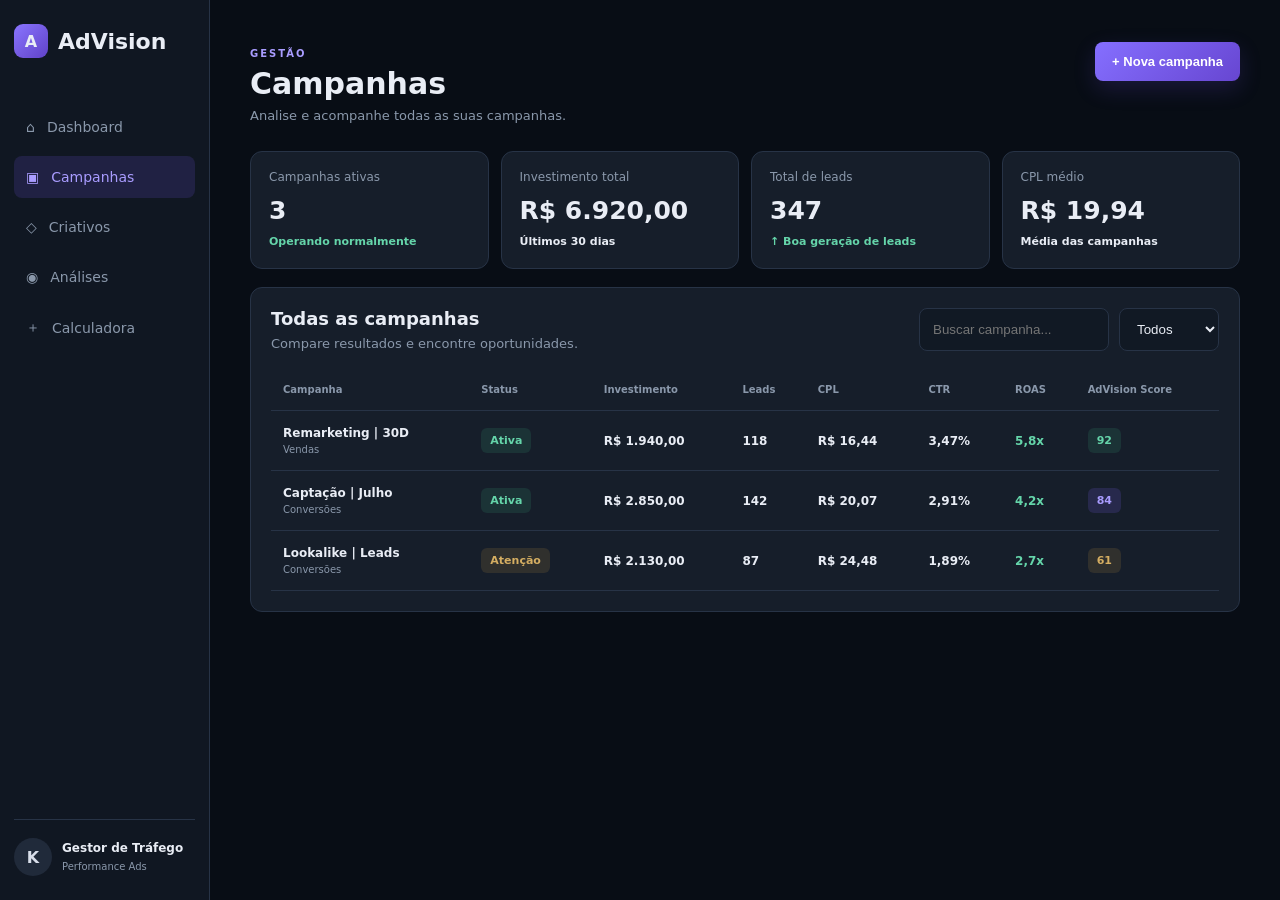
==== campanhas.html @ 2f60147e "Add files via upload" ====
<!DOCTYPE html>
<html lang="pt-BR">
<head>
    <meta charset="UTF-8">
    <meta name="viewport" content="width=device-width, initial-scale=1.0">
    <title>AdVision | Campanhas</title>
    <link rel="stylesheet" href="style.css">
</head>
<body>

    <aside class="sidebar">
        <div class="brand">
            <div class="brand-icon">A</div>
            <span>AdVision</span>
        </div>

        <nav class="menu">
            <a class="menu-item" href="index.html">⌂ <span>Dashboard</span></a>
            <a class="menu-item active" href="campanhas.html">▣ <span>Campanhas</span></a>
            <a class="menu-item" href="#criativos">◇ <span>Criativos</span></a>
            <a class="menu-item" href="#analises">◉ <span>Análises</span></a>
            <a class="menu-item" href="#calculadora">＋ <span>Calculadora</span></a>
        </nav>

        <div class="profile">
            <div class="avatar">K</div>
            <div>
                <strong>Gestor de Tráfego</strong>
                <small>Performance Ads</small>
            </div>
        </div>
    </aside>

    <main class="main">
        <header class="topbar">
            <div>
                <span class="eyebrow">GESTÃO</span>
                <h1>Campanhas</h1>
                <p>Analise e acompanhe todas as suas campanhas.</p>
            </div>

            <button class="primary-btn" onclick="abrirNovaCampanha()">
                + Nova campanha
            </button>
        </header>

        <section class="summary-grid">
            <article class="summary-card">
                <span>Campanhas ativas</span>
                <strong id="totalCampanhas">3</strong>
                <small class="positive-text">Operando normalmente</small>
            </article>

            <article class="summary-card">
                <span>Investimento total</span>
                <strong id="totalInvestimento">R$ 6.920,00</strong>
                <small>Últimos 30 dias</small>
            </article>

            <article class="summary-card">
                <span>Total de leads</span>
                <strong id="totalLeads">347</strong>
                <small class="positive-text">↑ Boa geração de leads</small>
            </article>

            <article class="summary-card">
                <span>CPL médio</span>
                <strong id="cplMedio">R$ 19,94</strong>
                <small>Média das campanhas</small>
            </article>
        </section>

        <section class="campaign-panel">
            <div class="panel-header">
                <div>
                    <h2>Todas as campanhas</h2>
                    <p>Compare resultados e encontre oportunidades.</p>
                </div>

                <div class="filters">
                    <input
                        type="text"
                        id="buscarCampanha"
                        placeholder="Buscar campanha..."
                        oninput="buscarCampanhas()"
                    >

                    <select id="filtroStatus" onchange="buscarCampanhas()">
                        <option value="todos">Todos</option>
                        <option value="ativa">Ativas</option>
                        <option value="atencao">Atenção</option>
                    </select>
                </div>
            </div>

            <div class="table-wrapper">
                <table id="tabelaCampanhas">
                    <thead>
                        <tr>
                            <th>Campanha</th>
                            <th>Status</th>
                            <th>Investimento</th>
                            <th>Leads</th>
                            <th>CPL</th>
                            <th>CTR</th>
                            <th>ROAS</th>
                            <th>AdVision Score</th>
                        </tr>
                    </thead>

                    <tbody>
                        <tr class="campaign-row" data-status="ativa" data-nome="Remarketing | 30D" data-objetivo="Vendas" data-investimento="1940" data-leads="118" data-ctr="3.47" data-roas="5.8">
                            <td><strong>Remarketing | 30D</strong><small>Vendas</small></td>
                            <td><span class="status active-status">Ativa</span></td>
                            <td>R$ 1.940,00</td>
                            <td>118</td>
                            <td>R$ 16,44</td>
                            <td>3,47%</td>
                            <td class="roas">5,8x</td>
                            <td><div class="score excellent">92</div></td>
                        </tr>

                        <tr class="campaign-row" data-status="ativa" data-nome="Captação | Julho" data-objetivo="Conversões" data-investimento="2850" data-leads="142" data-ctr="2.91" data-roas="4.2">
                            <td><strong>Captação | Julho</strong><small>Conversões</small></td>
                            <td><span class="status active-status">Ativa</span></td>
                            <td>R$ 2.850,00</td>
                            <td>142</td>
                            <td>R$ 20,07</td>
                            <td>2,91%</td>
                            <td class="roas">4,2x</td>
                            <td><div class="score good-score">84</div></td>
                        </tr>

                        <tr class="campaign-row" data-status="atencao" data-nome="Lookalike | Leads" data-objetivo="Conversões" data-investimento="2130" data-leads="87" data-ctr="1.89" data-roas="2.7">
                            <td><strong>Lookalike | Leads</strong><small>Conversões</small></td>
                            <td><span class="status warning-status">Atenção</span></td>
                            <td>R$ 2.130,00</td>
                            <td>87</td>
                            <td>R$ 24,48</td>
                            <td>1,89%</td>
                            <td class="roas">2,7x</td>
                            <td><div class="score warning-score">61</div></td>
                        </tr>
                    </tbody>
                </table>
            </div>
        </section>
    </main>

    <!-- Modal: detalhes -->
    <div class="modal" id="detailsModal">
        <div class="modal-content details-modal">
            <button class="close-modal" onclick="fecharDetalhes()">×</button>

            <span class="eyebrow">ANÁLISE DE PERFORMANCE</span>
            <h2 id="detailName">Campanha</h2>

            <div class="score-hero">
                <span>AdVision Score</span>
                <strong id="detailScore">0</strong>
                <p id="scoreLabel">Performance</p>
            </div>

            <div class="metrics-grid">
                <div><span>Investimento</span><strong id="detailInvestment">R$ 0,00</strong></div>
                <div><span>Leads</span><strong id="detailLeads">0</strong></div>
                <div><span>CPL</span><strong id="detailCpl">R$ 0,00</strong></div>
                <div><span>CTR</span><strong id="detailCtr">0%</strong></div>
                <div><span>ROAS</span><strong id="detailRoas">0x</strong></div>
            </div>

            <h3>Diagnóstico</h3>
            <div id="diagnosticContent" class="diagnostic-list"></div>
        </div>
    </div>

    <!-- Modal: nova campanha -->
    <div class="modal" id="newCampaignModal">
        <div class="modal-content new-campaign-modal">
            <button class="close-modal" onclick="fecharNovaCampanha()">×</button>

            <span class="eyebrow">NOVA CAMPANHA</span>
            <h2>Cadastrar campanha</h2>

            <form id="newCampaignForm">
                <label>
                    Nome da campanha
                    <input id="newName" type="text" placeholder="Ex: Black Friday | Leads" required>
                </label>

                <label>
                    Objetivo
                    <select id="newObjective">
                        <option>Vendas</option>
                        <option>Conversões</option>
                        <option>Leads</option>
                        <option>Tráfego</option>
                    </select>
                </label>

                <label>
                    Investimento (R$)
                    <input id="newInvestment" type="number" min="0" step="0.01" placeholder="Ex: 1500" required>
                </label>

                <label>
                    Leads
                    <input id="newLeads" type="number" min="0" step="1" placeholder="Ex: 80" required>
                </label>

                <label>
                    CTR (%)
                    <input id="newCtr" type="number" min="0" step="0.01" placeholder="Ex: 2.5" required>
                </label>

                <label>
                    ROAS
                    <input id="newRoas" type="number" min="0" step="0.1" placeholder="Ex: 4.2" required>
                </label>

                <button class="primary-btn full-btn" type="submit">Salvar campanha</button>
            </form>
        </div>
    </div>

    <script src="campanhas.js"></script>
</body>
</html>
---- style.css ----
* {
    margin: 0;
    padding: 0;
    box-sizing: border-box;
}

:root {
    --bg: #080d15;
    --sidebar: #101722;
    --panel: #161e2a;
    --panel-dark: #111924;
    --border: #273346;
    --text: #e9edf5;
    --muted: #8a98ab;
    --purple: #7659e8;
    --purple-soft: #a99cff;
    --green: #65d5aa;
    --yellow: #d5ae62;
}

body {
    min-height: 100vh;
    background: var(--bg);
    color: var(--text);
    font-family: Inter, ui-sans-serif, system-ui, -apple-system, BlinkMacSystemFont, "Segoe UI", sans-serif;
    display: flex;
}

.sidebar {
    width: 210px;
    min-height: 100vh;
    background: var(--sidebar);
    border-right: 1px solid var(--border);
    padding: 24px 14px;
    display: flex;
    flex-direction: column;
    position: fixed;
    inset: 0 auto 0 0;
}

.brand {
    display: flex;
    align-items: center;
    gap: 10px;
    font-size: 22px;
    font-weight: 800;
}

.brand-icon {
    width: 34px;
    height: 34px;
    display: grid;
    place-items: center;
    border-radius: 9px;
    background: linear-gradient(135deg, #8a75ff, #6042c7);
    font-size: 16px;
}

.menu {
    margin-top: 48px;
    display: grid;
    gap: 8px;
}

.menu-item {
    color: var(--muted);
    text-decoration: none;
    padding: 13px 12px;
    border-radius: 8px;
    display: flex;
    gap: 12px;
    align-items: center;
    font-size: 14px;
}

.menu-item:hover,
.menu-item.active {
    color: var(--purple-soft);
    background: rgba(118, 89, 232, .16);
}

.profile {
    margin-top: auto;
    border-top: 1px solid var(--border);
    padding-top: 18px;
    display: flex;
    align-items: center;
    gap: 10px;
}

.profile strong {
    display: block;
    font-size: 12px;
}

.profile small {
    color: var(--muted);
    font-size: 10px;
}

.avatar {
    width: 38px;
    height: 38px;
    display: grid;
    place-items: center;
    border-radius: 50%;
    background: #202a3a;
    color: #d8deea;
    font-weight: 700;
}

.main {
    width: calc(100% - 210px);
    margin-left: 210px;
    padding: 42px 40px 80px;
}

.topbar {
    display: flex;
    align-items: flex-start;
    justify-content: space-between;
    gap: 24px;
    margin-bottom: 28px;
}

.eyebrow {
    color: var(--purple-soft);
    font-size: 10px;
    font-weight: 800;
    letter-spacing: 2px;
}

h1 {
    margin-top: 5px;
    font-size: 30px;
}

h2 {
    font-size: 18px;
}

.topbar p,
.panel-header p,
.empty-dashboard p {
    margin-top: 7px;
    color: var(--muted);
    font-size: 13px;
}

.primary-btn {
    border: 0;
    border-radius: 8px;
    padding: 12px 17px;
    background: linear-gradient(135deg, #856fff, #6746d1);
    color: white;
    font-weight: 700;
    font-size: 13px;
    cursor: pointer;
    text-decoration: none;
    box-shadow: 0 8px 22px rgba(101, 70, 209, .2);
}

.primary-btn:hover {
    filter: brightness(1.08);
}

.summary-grid {
    display: grid;
    grid-template-columns: repeat(4, 1fr);
    gap: 12px;
    margin-bottom: 18px;
}

.summary-card,
.campaign-panel,
.modal-content,
.empty-dashboard {
    background: var(--panel);
    border: 1px solid var(--border);
    border-radius: 12px;
}

.summary-card {
    min-height: 118px;
    padding: 18px;
}

.summary-card span,
.metrics-grid span {
    display: block;
    color: var(--muted);
    font-size: 12px;
}

.summary-card strong {
    display: block;
    margin-top: 12px;
    font-size: 25px;
}

.summary-card small {
    display: block;
    margin-top: 10px;
    font-size: 11px;
    font-weight: 700;
}

.positive-text {
    color: var(--green);
}

.campaign-panel {
    padding: 20px;
}

.panel-header {
    display: flex;
    justify-content: space-between;
    align-items: center;
    gap: 18px;
    margin-bottom: 18px;
}

.filters {
    display: flex;
    gap: 10px;
}

input,
select {
    width: 100%;
    background: var(--panel-dark);
    border: 1px solid var(--border);
    color: var(--text);
    border-radius: 8px;
    padding: 12px 13px;
    outline: none;
}

.filters input {
    width: 190px;
}

.filters select {
    width: 100px;
}

input:focus,
select:focus {
    border-color: var(--purple);
}

.table-wrapper {
    overflow-x: auto;
}

table {
    width: 100%;
    min-width: 900px;
    border-collapse: collapse;
}

th {
    color: var(--muted);
    font-size: 10px;
    text-align: left;
    font-weight: 600;
    padding: 15px 12px;
    border-bottom: 1px solid var(--border);
}

td {
    padding: 15px 12px;
    border-bottom: 1px solid var(--border);
    font-size: 12px;
    font-weight: 600;
}

tbody tr {
    cursor: pointer;
}

tbody tr:hover {
    background: rgba(118, 89, 232, .06);
}

td strong {
    display: block;
}

td small {
    display: block;
    margin-top: 4px;
    color: var(--muted);
    font-weight: 500;
}

.status,
.score {
    display: inline-flex;
    align-items: center;
    justify-content: center;
    border-radius: 6px;
    padding: 6px 9px;
    font-size: 11px;
}

.active-status,
.excellent {
    color: var(--green);
    background: rgba(61, 177, 130, .14);
}

.warning-status,
.warning-score {
    color: var(--yellow);
    background: rgba(201, 158, 65, .14);
}

.good-score {
    color: var(--purple-soft);
    background: rgba(118, 89, 232, .18);
}

.roas {
    color: var(--green);
}

.modal {
    position: fixed;
    inset: 0;
    display: none;
    place-items: center;
    padding: 20px;
    background: rgba(0, 0, 0, .72);
    backdrop-filter: blur(5px);
    z-index: 100;
}

.modal.show {
    display: grid;
}

.modal-content {
    width: min(100%, 650px);
    max-height: 90vh;
    overflow-y: auto;
    padding: 28px;
    position: relative;
    box-shadow: 0 20px 60px rgba(0, 0, 0, .35);
}

.close-modal {
    position: absolute;
    right: 20px;
    top: 16px;
    border: 0;
    background: transparent;
    color: var(--muted);
    font-size: 28px;
    cursor: pointer;
}

.modal-content h2 {
    margin-top: 7px;
    font-size: 26px;
}

.score-hero {
    margin: 24px 0;
    padding: 24px;
    border: 1px solid var(--border);
    border-radius: 12px;
    text-align: center;
    background: var(--panel-dark);
}

.score-hero span,
.score-hero p {
    color: var(--muted);
    font-size: 12px;
}

.score-hero strong {
    display: block;
    margin: 8px 0;
    color: var(--purple-soft);
    font-size: 56px;
}

.metrics-grid {
    display: grid;
    grid-template-columns: repeat(5, 1fr);
    gap: 8px;
    margin-bottom: 24px;
}

.metrics-grid div {
    padding: 14px 10px;
    border: 1px solid var(--border);
    border-radius: 8px;
    background: var(--panel-dark);
}

.metrics-grid strong {
    display: block;
    margin-top: 9px;
    font-size: 13px;
}

.modal-content h3 {
    margin-bottom: 12px;
    font-size: 16px;
}

.diagnostic-list {
    display: grid;
    gap: 10px;
}

.diagnostic-item {
    display: flex;
    gap: 14px;
    padding: 15px;
    border-radius: 9px;
    background: var(--panel-dark);
}

.diagnostic-item > span {
    font-size: 20px;
    font-weight: 800;
}

.positive-item > span {
    color: var(--green);
}

.warning-item > span {
    color: var(--yellow);
}

.diagnostic-item strong {
    font-size: 13px;
}

.diagnostic-item p {
    margin-top: 6px;
    color: var(--muted);
    font-size: 11px;
    line-height: 1.5;
}

.new-campaign-modal {
    width: min(100%, 520px);
}

.new-campaign-modal form {
    display: grid;
    gap: 14px;
    margin-top: 22px;
}

.new-campaign-modal label {
    color: #b6c0d0;
    font-size: 12px;
    display: grid;
    gap: 7px;
}

.full-btn {
    width: 100%;
    margin-top: 6px;
}

.empty-dashboard {
    min-height: 340px;
    display: grid;
    place-items: center;
    text-align: center;
    padding: 30px;
}

.empty-dashboard h2 {
    margin-top: 8px;
    font-size: 28px;
}

.empty-dashboard .primary-btn {
    display: inline-block;
    margin-top: 22px;
}

@media (max-width: 1000px) {
    .summary-grid {
        grid-template-columns: repeat(2, 1fr);
    }

    .metrics-grid {
        grid-template-columns: repeat(2, 1fr);
    }
}

@media (max-width: 720px) {
    body {
        display: block;
    }

    .sidebar {
        position: static;
        width: 100%;
        min-height: auto;
    }

    .menu {
        margin-top: 22px;
        grid-template-columns: repeat(2, 1fr);
    }

    .profile {
        display: none;
    }

    .main {
        width: 100%;
        margin-left: 0;
        padding: 25px 16px 50px;
    }

    .topbar,
    .panel-header {
        flex-direction: column;
        align-items: stretch;
    }

    .summary-grid {
        grid-template-columns: 1fr;
    }

    .filters {
        flex-direction: column;
    }

    .filters input,
    .filters select {
        width: 100%;
    }
}
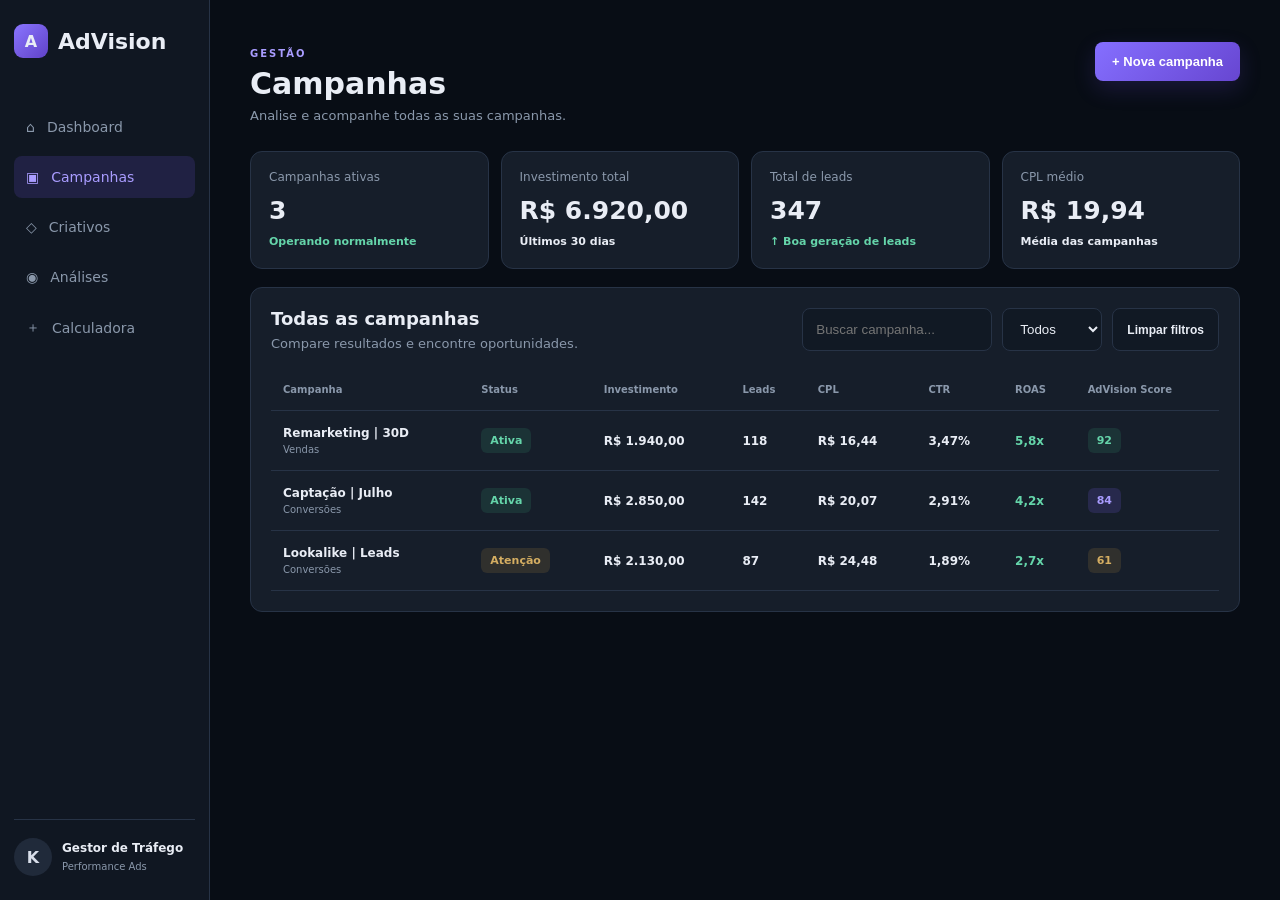
==== commit 76d39977: "feat: adiciona controle de criativos" ====
--- a/campanhas.html
+++ b/campanhas.html
@@ -90,6 +90,10 @@
                         <option value="ativa">Ativas</option>
                         <option value="atencao">Atenção</option>
                     </select>
+
+                    <button class="secondary-btn" id="limparFiltros" type="button">
+                        Limpar filtros
+                    </button>
                 </div>
             </div>
 
@@ -144,6 +148,11 @@
                     </tbody>
                 </table>
             </div>
+
+            <div id="emptyState" class="empty-state" style="display:none;">
+                <strong>Nenhuma campanha encontrada</strong>
+                <p>Tente outro nome ou limpe os filtros para visualizar todas as campanhas.</p>
+            </div>
         </section>
     </main>
 
--- a/style.css
+++ b/style.css
@@ -490,6 +490,42 @@
     margin-top: 22px;
 }
 
+.secondary-btn {
+    border: 1px solid var(--border);
+    border-radius: 8px;
+    padding: 12px 14px;
+    background: var(--panel-dark);
+    color: var(--text);
+    font-weight: 700;
+    font-size: 12px;
+    cursor: pointer;
+}
+
+.secondary-btn:hover {
+    border-color: var(--purple);
+    color: var(--purple-soft);
+}
+
+.empty-state {
+    margin-top: 14px;
+    padding: 28px;
+    text-align: center;
+    border: 1px dashed var(--border);
+    border-radius: 10px;
+    background: var(--panel-dark);
+}
+
+.empty-state strong {
+    display: block;
+    font-size: 14px;
+}
+
+.empty-state p {
+    margin-top: 7px;
+    color: var(--muted);
+    font-size: 11px;
+}
+
 @media (max-width: 1000px) {
     .summary-grid {
         grid-template-columns: repeat(2, 1fr);
@@ -497,6 +533,13 @@
 
     .metrics-grid {
         grid-template-columns: repeat(2, 1fr);
+    }
+}
+
+@media (max-width: 900px) {
+    .creative-form,
+    .creative-grid {
+        grid-template-columns: 1fr;
     }
 }
 
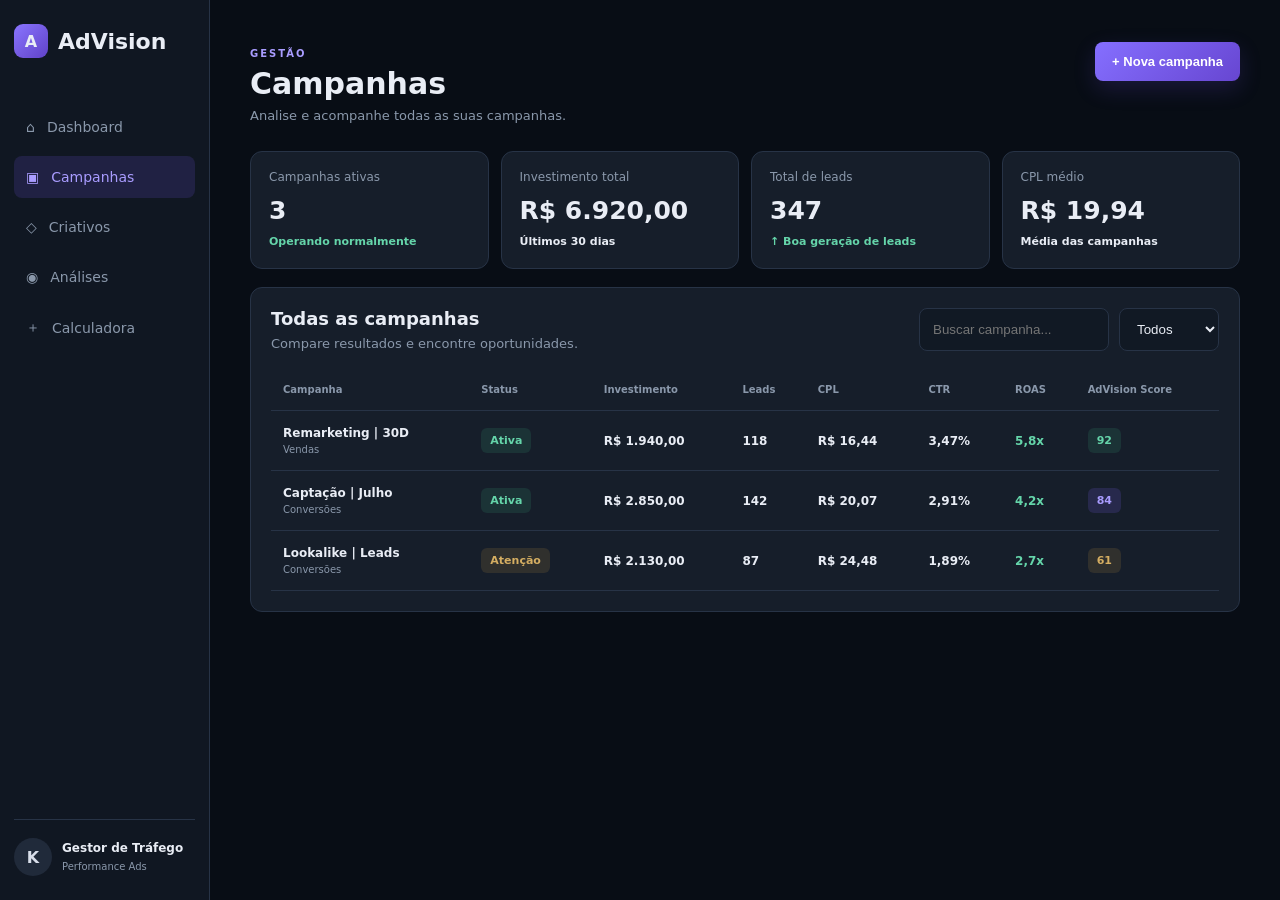
==== commit fe434e06: "feat: adiciona painel de analises" ====
--- a/campanhas.html
+++ b/campanhas.html
@@ -18,7 +18,7 @@
             <a class="menu-item" href="index.html">⌂ <span>Dashboard</span></a>
             <a class="menu-item active" href="campanhas.html">▣ <span>Campanhas</span></a>
             <a class="menu-item" href="#criativos">◇ <span>Criativos</span></a>
-            <a class="menu-item" href="#analises">◉ <span>Análises</span></a>
+            <a class="menu-item" href="analises.html">◉ <span>Análises</span></a>
             <a class="menu-item" href="#calculadora">＋ <span>Calculadora</span></a>
         </nav>
 
@@ -90,10 +90,6 @@
                         <option value="ativa">Ativas</option>
                         <option value="atencao">Atenção</option>
                     </select>
-
-                    <button class="secondary-btn" id="limparFiltros" type="button">
-                        Limpar filtros
-                    </button>
                 </div>
             </div>
 
@@ -148,11 +144,6 @@
                     </tbody>
                 </table>
             </div>
-
-            <div id="emptyState" class="empty-state" style="display:none;">
-                <strong>Nenhuma campanha encontrada</strong>
-                <p>Tente outro nome ou limpe os filtros para visualizar todas as campanhas.</p>
-            </div>
         </section>
     </main>
 
--- a/style.css
+++ b/style.css
@@ -490,42 +490,6 @@
     margin-top: 22px;
 }
 
-.secondary-btn {
-    border: 1px solid var(--border);
-    border-radius: 8px;
-    padding: 12px 14px;
-    background: var(--panel-dark);
-    color: var(--text);
-    font-weight: 700;
-    font-size: 12px;
-    cursor: pointer;
-}
-
-.secondary-btn:hover {
-    border-color: var(--purple);
-    color: var(--purple-soft);
-}
-
-.empty-state {
-    margin-top: 14px;
-    padding: 28px;
-    text-align: center;
-    border: 1px dashed var(--border);
-    border-radius: 10px;
-    background: var(--panel-dark);
-}
-
-.empty-state strong {
-    display: block;
-    font-size: 14px;
-}
-
-.empty-state p {
-    margin-top: 7px;
-    color: var(--muted);
-    font-size: 11px;
-}
-
 @media (max-width: 1000px) {
     .summary-grid {
         grid-template-columns: repeat(2, 1fr);
@@ -533,13 +497,6 @@
 
     .metrics-grid {
         grid-template-columns: repeat(2, 1fr);
-    }
-}
-
-@media (max-width: 900px) {
-    .creative-form,
-    .creative-grid {
-        grid-template-columns: 1fr;
     }
 }
 
@@ -588,3 +545,60 @@
         width: 100%;
     }
 }
+/* =====================================
+   PAINEL DE ANÁLISES
+===================================== */
+
+.analysis-list {
+    display: grid;
+    gap: 12px;
+}
+
+.analysis-card {
+    display: grid;
+    grid-template-columns: 1fr 70px;
+    gap: 15px;
+    padding: 18px;
+    border: 1px solid var(--border);
+    border-radius: 10px;
+    background: var(--panel-dark);
+}
+
+.analysis-card h3 {
+    margin: 7px 0 5px;
+}
+
+.analysis-card p {
+    color: var(--muted);
+    font-size: 11px;
+}
+
+.analysis-score {
+    width: 56px;
+    height: 56px;
+    border-radius: 10px;
+    display: grid;
+    place-items: center;
+    color: var(--purple-soft);
+    background: rgba(118, 89, 232, .18);
+    font-weight: 800;
+    font-size: 18px;
+}
+
+.recommendation {
+    grid-column: 1 / -1;
+    padding-top: 12px;
+    border-top: 1px solid var(--border);
+    color: var(--muted);
+    font-size: 11px;
+}
+
+/* Responsividade */
+
+@media (max-width: 720px) {
+
+    .analysis-card {
+        grid-template-columns: 1fr;
+    }
+
+}
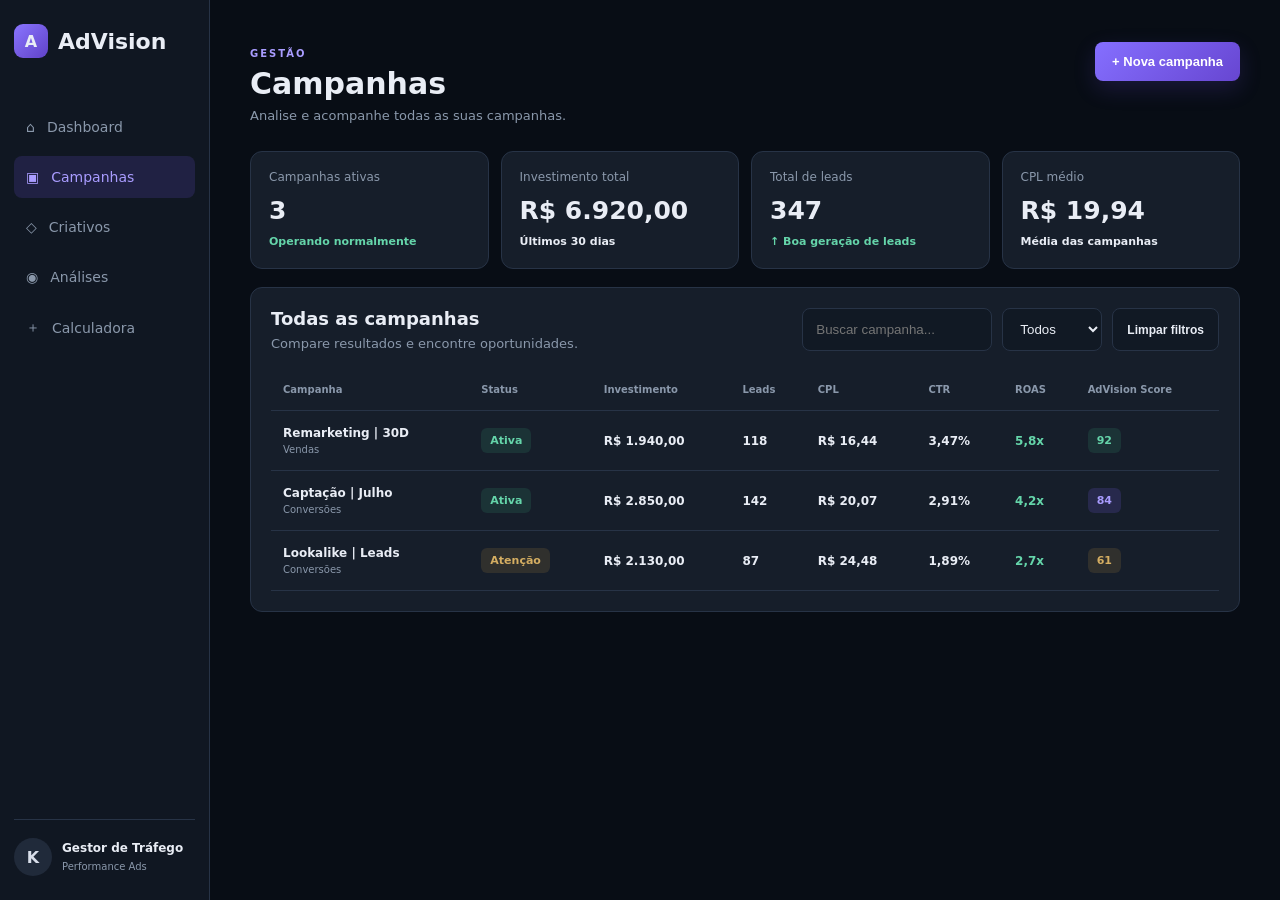
==== commit 84cb8ba7: "Merge a5e91cc888ef6dce8e061fb151bd3e5a2392c98b into 12bbb095449a4293a4d3695ba7c23335f0b0a1ca" ====
--- a/campanhas.html
+++ b/campanhas.html
@@ -17,8 +17,8 @@
         <nav class="menu">
             <a class="menu-item" href="index.html">⌂ <span>Dashboard</span></a>
             <a class="menu-item active" href="campanhas.html">▣ <span>Campanhas</span></a>
-            <a class="menu-item" href="#criativos">◇ <span>Criativos</span></a>
-            <a class="menu-item" href="analises.html">◉ <span>Análises</span></a>
+            <a class="menu-item" href="criativos.html">◇ <span>Criativos</span></a>
+            <a class="menu-item" href="#analises">◉ <span>Análises</span></a>
             <a class="menu-item" href="#calculadora">＋ <span>Calculadora</span></a>
         </nav>
 
@@ -90,6 +90,10 @@
                         <option value="ativa">Ativas</option>
                         <option value="atencao">Atenção</option>
                     </select>
+
+                    <button class="secondary-btn" id="limparFiltros" type="button">
+                        Limpar filtros
+                    </button>
                 </div>
             </div>
 
@@ -144,6 +148,11 @@
                     </tbody>
                 </table>
             </div>
+
+            <div id="emptyState" class="empty-state" style="display:none;">
+                <strong>Nenhuma campanha encontrada</strong>
+                <p>Tente outro nome ou limpe os filtros para visualizar todas as campanhas.</p>
+            </div>
         </section>
     </main>
 
--- a/style.css
+++ b/style.css
@@ -490,6 +490,42 @@
     margin-top: 22px;
 }
 
+.secondary-btn {
+    border: 1px solid var(--border);
+    border-radius: 8px;
+    padding: 12px 14px;
+    background: var(--panel-dark);
+    color: var(--text);
+    font-weight: 700;
+    font-size: 12px;
+    cursor: pointer;
+}
+
+.secondary-btn:hover {
+    border-color: var(--purple);
+    color: var(--purple-soft);
+}
+
+.empty-state {
+    margin-top: 14px;
+    padding: 28px;
+    text-align: center;
+    border: 1px dashed var(--border);
+    border-radius: 10px;
+    background: var(--panel-dark);
+}
+
+.empty-state strong {
+    display: block;
+    font-size: 14px;
+}
+
+.empty-state p {
+    margin-top: 7px;
+    color: var(--muted);
+    font-size: 11px;
+}
+
 @media (max-width: 1000px) {
     .summary-grid {
         grid-template-columns: repeat(2, 1fr);
@@ -497,6 +533,13 @@
 
     .metrics-grid {
         grid-template-columns: repeat(2, 1fr);
+    }
+}
+
+@media (max-width: 900px) {
+    .creative-form,
+    .creative-grid {
+        grid-template-columns: 1fr;
     }
 }
 
@@ -545,60 +588,36 @@
         width: 100%;
     }
 }
-/* =====================================
-   PAINEL DE ANÁLISES
-===================================== */
-
-.analysis-list {
-    display: grid;
-    gap: 12px;
-}
-
-.analysis-card {
-    display: grid;
-    grid-template-columns: 1fr 70px;
-    gap: 15px;
-    padding: 18px;
-    border: 1px solid var(--border);
-    border-radius: 10px;
-    background: var(--panel-dark);
-}
-
-.analysis-card h3 {
-    margin: 7px 0 5px;
-}
-
-.analysis-card p {
-    color: var(--muted);
-    font-size: 11px;
-}
-
-.analysis-score {
-    width: 56px;
-    height: 56px;
-    border-radius: 10px;
-    display: grid;
-    place-items: center;
-    color: var(--purple-soft);
-    background: rgba(118, 89, 232, .18);
-    font-weight: 800;
-    font-size: 18px;
-}
-
-.recommendation {
-    grid-column: 1 / -1;
-    padding-top: 12px;
-    border-top: 1px solid var(--border);
-    color: var(--muted);
-    font-size: 11px;
-}
-
-/* Responsividade */
-
-@media (max-width: 720px) {
-
-    .analysis-card {
-        grid-template-columns: 1fr;
-    }
-
-}
+
+.creative-form {
+ display: grid;
+ grid-template-columns: 1.4fr .8fr 1.3fr .8fr auto;
+ gap: 10px;
+ margin-bottom: 20px;
+}
+.creative-grid {
+ display: grid;
+ grid-template-columns: repeat(3, 1fr);
+ gap: 12px;
+}
+.creative-card {
+ padding: 18px;
+ border: 1px solid var(--border);
+ border-radius: 10px;
+ background: var(--panel-dark);
+}
+.creative-card h3 {
+ margin: 8px 0 6px;
+}
+.creative-card p {
+ color: var(--muted);
+ font-size: 11px;
+ margin-bottom: 14px;
+}
+@media (max-width: 900px) {
+ .creative-form,
+ .creative-grid {
+ grid-template-columns: 1fr;
+ }
+}
+
